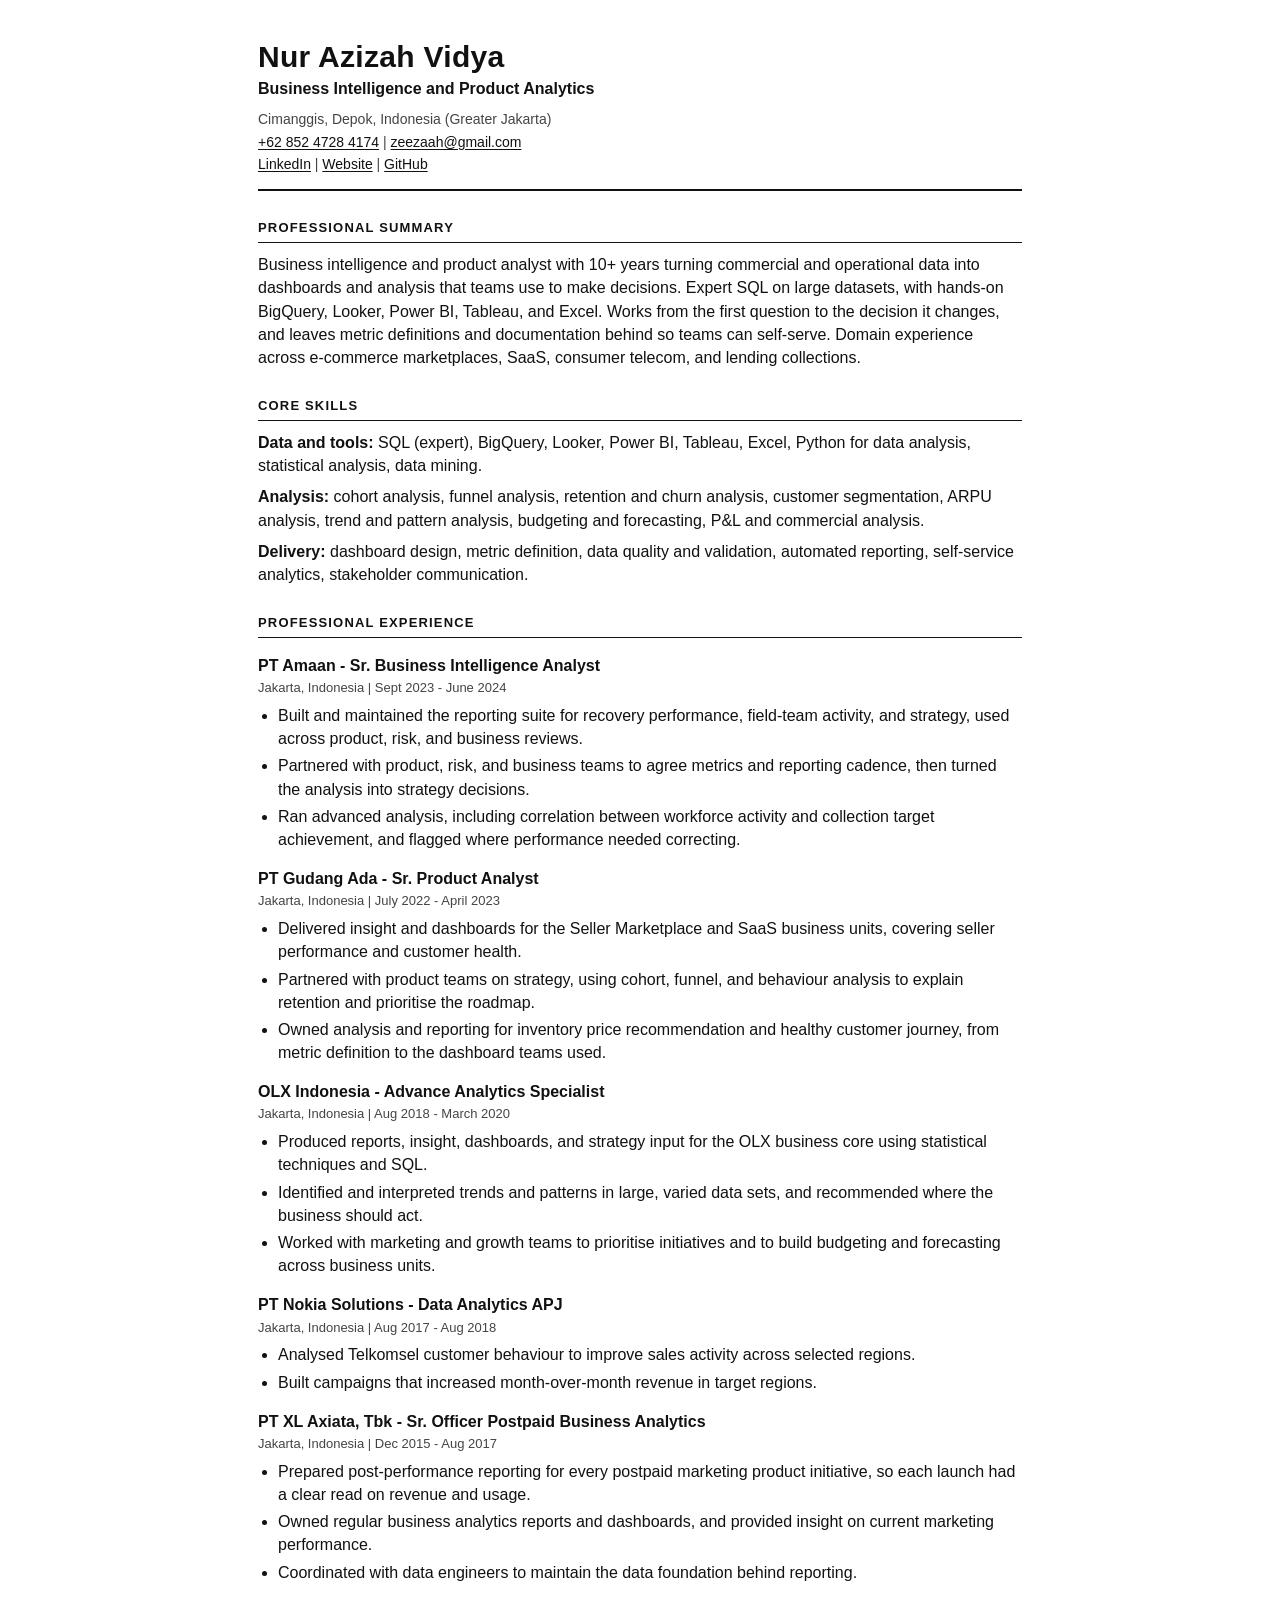
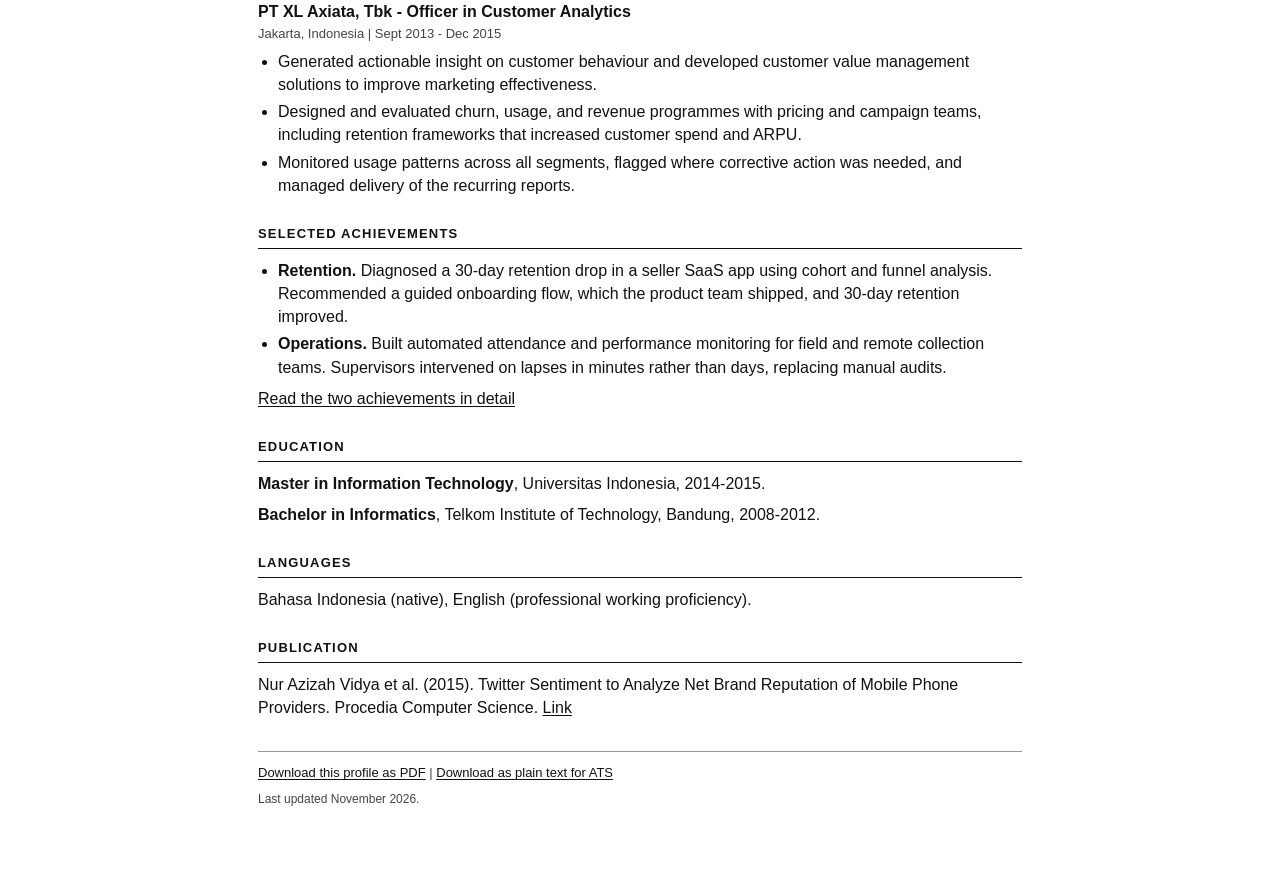
==== index.html @ 0ed2403c "Add ATS profile and two achievements" ====
<!DOCTYPE html>
<html lang="en">
<head>
<meta charset="utf-8">
<meta name="viewport" content="width=device-width, initial-scale=1">
<title>Nur Azizah Vidya - Business Intelligence and Product Analytics</title>
<meta name="description" content="Profile of Nur Azizah Vidya, business intelligence and product analyst with 10+ years in e-commerce, SaaS, telecom, and lending.">
<link rel="stylesheet" href="assets/style.css">
</head>
<body>
<main>

<header>
  <h1>Nur Azizah Vidya</h1>
  <p class="role">Business Intelligence and Product Analytics</p>
  <p class="contact">
    Cimanggis, Depok, Indonesia (Greater Jakarta)<br>
    <a href="tel:+6285247284174">+62 852 4728 4174</a> |
    <a href="mailto:zeezaah@gmail.com">zeezaah@gmail.com</a><br>
    <a href="https://www.linkedin.com/in/nur-azizah-vidya-11b675a6/">LinkedIn</a> |
    <a href="https://zeezaah.wordpress.com">Website</a> |
    <a href="https://github.com/zeezaah-sketch">GitHub</a>
  </p>
</header>

<section>
  <h2>Professional Summary</h2>
  <p>Business intelligence and product analyst with 10+ years turning commercial and operational data into dashboards and analysis that teams use to make decisions. Expert SQL on large datasets, with hands-on BigQuery, Looker, Power BI, Tableau, and Excel. Works from the first question to the decision it changes, and leaves metric definitions and documentation behind so teams can self-serve. Domain experience across e-commerce marketplaces, SaaS, consumer telecom, and lending collections.</p>
</section>

<section>
  <h2>Core Skills</h2>
  <p><strong>Data and tools:</strong> SQL (expert), BigQuery, Looker, Power BI, Tableau, Excel, Python for data analysis, statistical analysis, data mining.</p>
  <p><strong>Analysis:</strong> cohort analysis, funnel analysis, retention and churn analysis, customer segmentation, ARPU analysis, trend and pattern analysis, budgeting and forecasting, P&amp;L and commercial analysis.</p>
  <p><strong>Delivery:</strong> dashboard design, metric definition, data quality and validation, automated reporting, self-service analytics, stakeholder communication.</p>
</section>

<section>
  <h2>Professional Experience</h2>

  <article>
    <h3>PT Amaan - Sr. Business Intelligence Analyst</h3>
    <p class="meta">Jakarta, Indonesia | Sept 2023 - June 2024</p>
    <ul>
      <li>Built and maintained the reporting suite for recovery performance, field-team activity, and strategy, used across product, risk, and business reviews.</li>
      <li>Partnered with product, risk, and business teams to agree metrics and reporting cadence, then turned the analysis into strategy decisions.</li>
      <li>Ran advanced analysis, including correlation between workforce activity and collection target achievement, and flagged where performance needed correcting.</li>
    </ul>
  </article>

  <article>
    <h3>PT Gudang Ada - Sr. Product Analyst</h3>
    <p class="meta">Jakarta, Indonesia | July 2022 - April 2023</p>
    <ul>
      <li>Delivered insight and dashboards for the Seller Marketplace and SaaS business units, covering seller performance and customer health.</li>
      <li>Partnered with product teams on strategy, using cohort, funnel, and behaviour analysis to explain retention and prioritise the roadmap.</li>
      <li>Owned analysis and reporting for inventory price recommendation and healthy customer journey, from metric definition to the dashboard teams used.</li>
    </ul>
  </article>

  <article>
    <h3>OLX Indonesia - Advance Analytics Specialist</h3>
    <p class="meta">Jakarta, Indonesia | Aug 2018 - March 2020</p>
    <ul>
      <li>Produced reports, insight, dashboards, and strategy input for the OLX business core using statistical techniques and SQL.</li>
      <li>Identified and interpreted trends and patterns in large, varied data sets, and recommended where the business should act.</li>
      <li>Worked with marketing and growth teams to prioritise initiatives and to build budgeting and forecasting across business units.</li>
    </ul>
  </article>

  <article>
    <h3>PT Nokia Solutions - Data Analytics APJ</h3>
    <p class="meta">Jakarta, Indonesia | Aug 2017 - Aug 2018</p>
    <ul>
      <li>Analysed Telkomsel customer behaviour to improve sales activity across selected regions.</li>
      <li>Built campaigns that increased month-over-month revenue in target regions.</li>
    </ul>
  </article>

  <article>
    <h3>PT XL Axiata, Tbk - Sr. Officer Postpaid Business Analytics</h3>
    <p class="meta">Jakarta, Indonesia | Dec 2015 - Aug 2017</p>
    <ul>
      <li>Prepared post-performance reporting for every postpaid marketing product initiative, so each launch had a clear read on revenue and usage.</li>
      <li>Owned regular business analytics reports and dashboards, and provided insight on current marketing performance.</li>
      <li>Coordinated with data engineers to maintain the data foundation behind reporting.</li>
    </ul>
  </article>

  <article>
    <h3>PT XL Axiata, Tbk - Officer in Customer Analytics</h3>
    <p class="meta">Jakarta, Indonesia | Sept 2013 - Dec 2015</p>
    <ul>
      <li>Generated actionable insight on customer behaviour and developed customer value management solutions to improve marketing effectiveness.</li>
      <li>Designed and evaluated churn, usage, and revenue programmes with pricing and campaign teams, including retention frameworks that increased customer spend and ARPU.</li>
      <li>Monitored usage patterns across all segments, flagged where corrective action was needed, and managed delivery of the recurring reports.</li>
    </ul>
  </article>
</section>

<section>
  <h2>Selected Achievements</h2>
  <ul>
    <li><strong>Retention.</strong> Diagnosed a 30-day retention drop in a seller SaaS app using cohort and funnel analysis. Recommended a guided onboarding flow, which the product team shipped, and 30-day retention improved.</li>
    <li><strong>Operations.</strong> Built automated attendance and performance monitoring for field and remote collection teams. Supervisors intervened on lapses in minutes rather than days, replacing manual audits.</li>
  </ul>
  <p><a href="achievements.html">Read the two achievements in detail</a></p>
</section>

<section>
  <h2>Education</h2>
  <p><strong>Master in Information Technology</strong>, Universitas Indonesia, 2014-2015.</p>
  <p><strong>Bachelor in Informatics</strong>, Telkom Institute of Technology, Bandung, 2008-2012.</p>
</section>

<section>
  <h2>Languages</h2>
  <p>Bahasa Indonesia (native), English (professional working proficiency).</p>
</section>

<section>
  <h2>Publication</h2>
  <p>Nur Azizah Vidya et al. (2015). Twitter Sentiment to Analyze Net Brand Reputation of Mobile Phone Providers. Procedia Computer Science. <a href="https://www.sciencedirect.com/science/article/pii/S1877050915036200">Link</a></p>
</section>

<footer>
  <p><a href="assets/Nur_Azizah_Vidya_Resume.pdf">Download this profile as PDF</a> |
     <a href="assets/Nur_Azizah_Vidya_Resume.txt">Download as plain text for ATS</a></p>
  <p class="updated">Last updated November 2026.</p>
</footer>

</main>
</body>
</html>
---- assets/style.css ----
/* ATS-friendly profile: single column, standard headings, no tables or icons. */

:root {
  --ink: #111;
  --muted: #444;
  --rule: #111;
}

* { box-sizing: border-box; }

html { font-size: 16px; }

body {
  margin: 0;
  background: #fff;
  color: var(--ink);
  font-family: Arial, Helvetica, "Segoe UI", sans-serif;
  line-height: 1.45;
}

main {
  max-width: 820px;
  margin: 0 auto;
  padding: 40px 28px 56px;
}

header {
  border-bottom: 2px solid var(--rule);
  padding-bottom: 14px;
  margin-bottom: 22px;
}

h1 {
  font-size: 30px;
  line-height: 1.1;
  margin: 0 0 4px;
  letter-spacing: 0.01em;
}

.role {
  font-size: 16px;
  font-weight: bold;
  margin: 0 0 8px;
}

.contact {
  font-size: 14px;
  color: var(--muted);
  margin: 0;
  line-height: 1.6;
}

h2 {
  font-size: 13px;
  text-transform: uppercase;
  letter-spacing: 0.09em;
  border-bottom: 1px solid var(--rule);
  padding-bottom: 4px;
  margin: 28px 0 10px;
}

h3 {
  font-size: 16px;
  margin: 16px 0 2px;
}

.meta {
  font-size: 13px;
  color: var(--muted);
  margin: 0 0 6px;
}

p { margin: 0 0 8px; }

ul {
  margin: 4px 0 8px;
  padding-left: 20px;
}

li { margin-bottom: 4px; }

a {
  color: var(--ink);
  text-decoration: underline;
  text-underline-offset: 2px;
}

a:hover { text-decoration-thickness: 2px; }

footer {
  border-top: 1px solid #999;
  margin-top: 32px;
  padding-top: 12px;
  font-size: 13px;
  color: var(--muted);
}

.updated { font-size: 12px; }

@media (max-width: 600px) {
  main { padding: 28px 18px 40px; }
  h1 { font-size: 25px; }
}

@media print {
  @page { margin: 16mm 15mm; }
  body { font-size: 10.5pt; line-height: 1.35; }
  main { max-width: none; padding: 0; }
  a { color: #000; text-decoration: none; }
  footer { display: none; }
  article { break-inside: avoid; }
  h2 { break-after: avoid; }
}
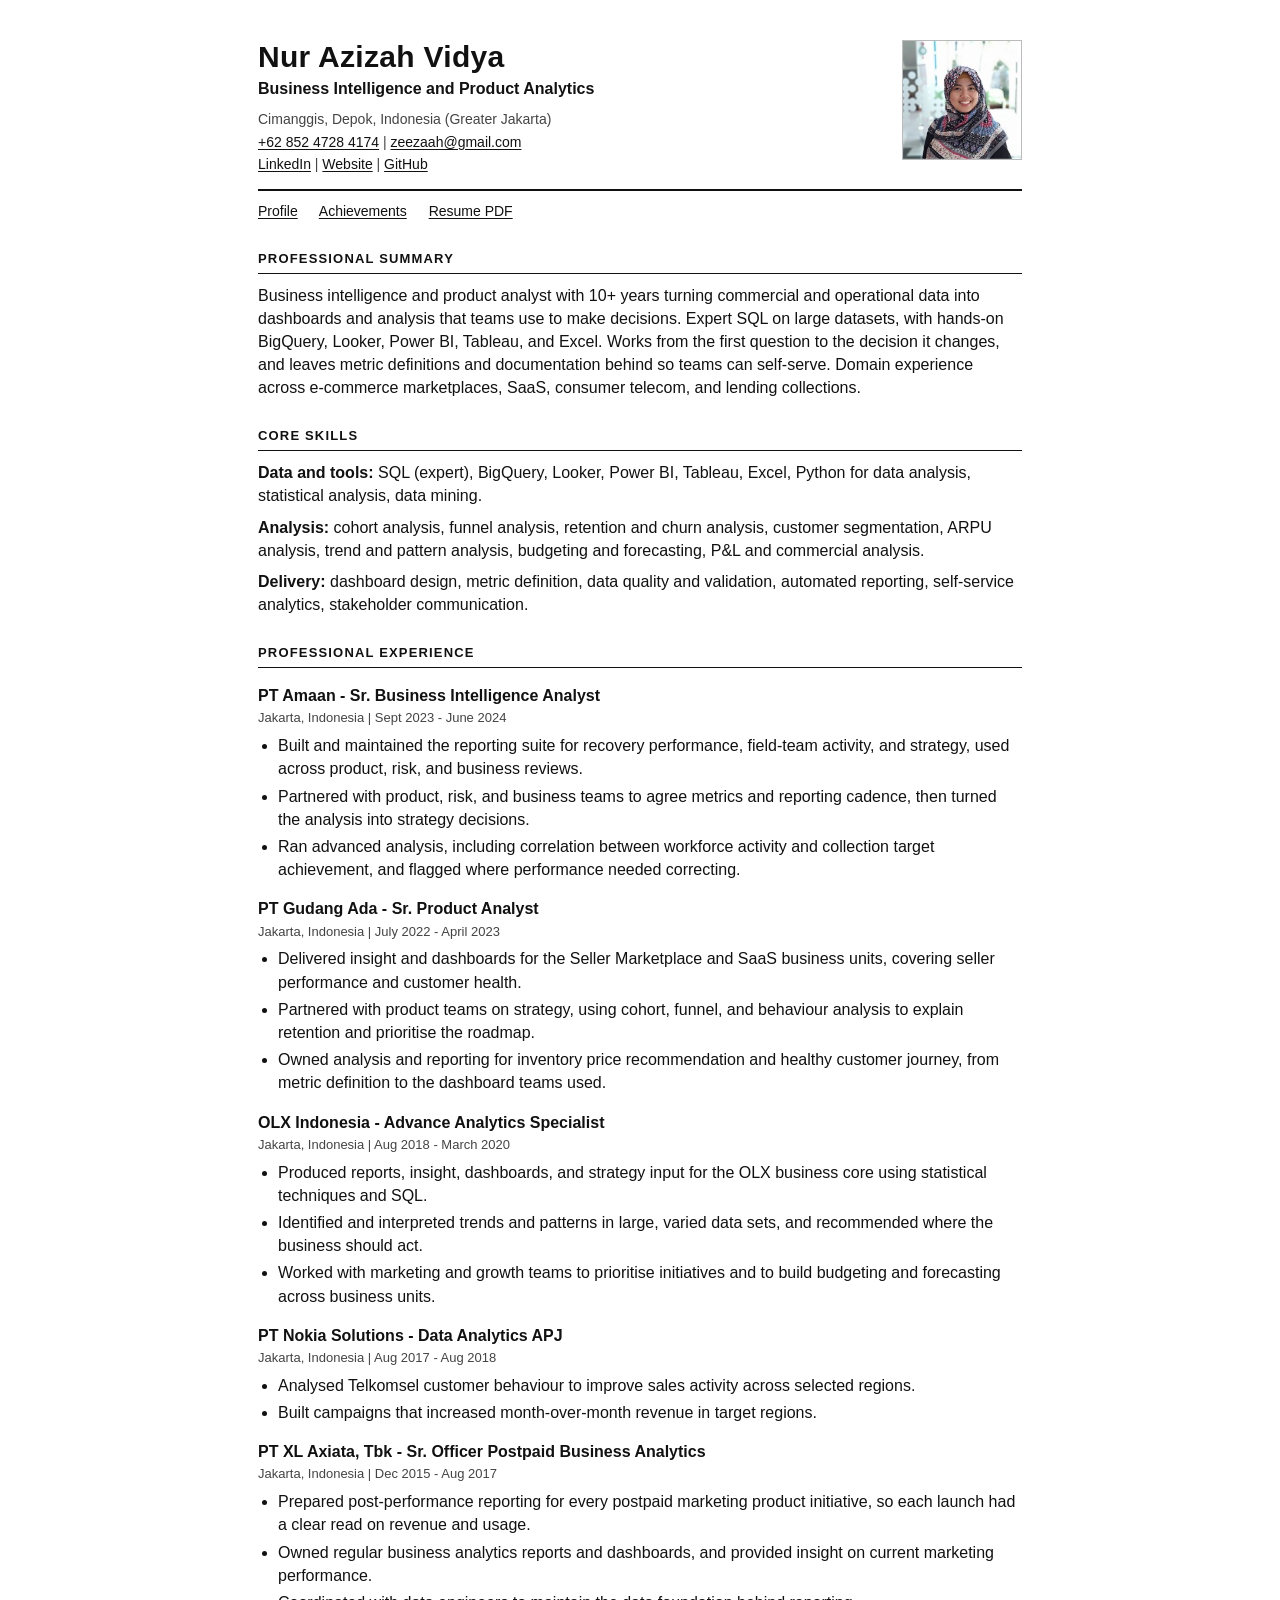
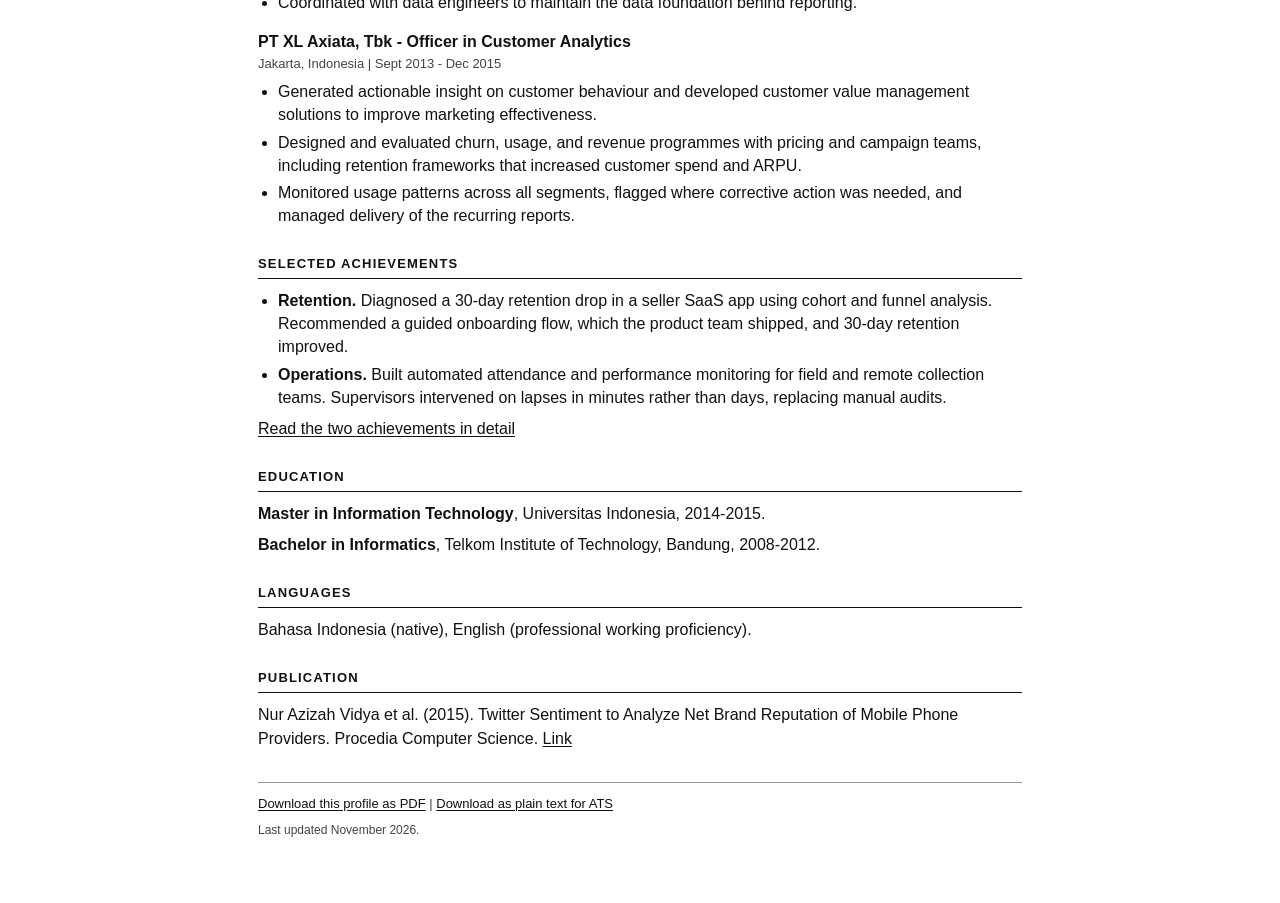
==== commit a768df3e: "Add LinkedIn photo and site navigation" ====
--- a/index.html
+++ b/index.html
@@ -11,17 +11,26 @@
 <main>
 
 <header>
-  <h1>Nur Azizah Vidya</h1>
-  <p class="role">Business Intelligence and Product Analytics</p>
-  <p class="contact">
-    Cimanggis, Depok, Indonesia (Greater Jakarta)<br>
-    <a href="tel:+6285247284174">+62 852 4728 4174</a> |
-    <a href="mailto:zeezaah@gmail.com">zeezaah@gmail.com</a><br>
-    <a href="https://www.linkedin.com/in/nur-azizah-vidya-11b675a6/">LinkedIn</a> |
-    <a href="https://zeezaah.wordpress.com">Website</a> |
-    <a href="https://github.com/zeezaah-sketch">GitHub</a>
-  </p>
+  <div class="identity">
+    <h1>Nur Azizah Vidya</h1>
+    <p class="role">Business Intelligence and Product Analytics</p>
+    <p class="contact">
+      Cimanggis, Depok, Indonesia (Greater Jakarta)<br>
+      <a href="tel:+6285247284174">+62 852 4728 4174</a> |
+      <a href="mailto:zeezaah@gmail.com">zeezaah@gmail.com</a><br>
+      <a href="https://www.linkedin.com/in/nur-azizah-vidya-11b675a6/">LinkedIn</a> |
+      <a href="https://zeezaah.wordpress.com">Website</a> |
+      <a href="https://github.com/zeezaah-sketch">GitHub</a>
+    </p>
+  </div>
+  <img class="avatar" src="assets/photo.jpg" alt="Nur Azizah Vidya" width="120" height="120">
 </header>
+
+<nav class="topnav" aria-label="Site">
+  <a href="index.html">Profile</a>
+  <a href="achievements.html">Achievements</a>
+  <a href="assets/Nur_Azizah_Vidya_Resume.pdf">Resume PDF</a>
+</nav>
 
 <section>
   <h2>Professional Summary</h2>
--- a/assets/style.css
+++ b/assets/style.css
@@ -27,8 +27,29 @@
 header {
   border-bottom: 2px solid var(--rule);
   padding-bottom: 14px;
-  margin-bottom: 22px;
+  margin-bottom: 10px;
+  display: flex;
+  align-items: flex-start;
+  justify-content: space-between;
+  gap: 24px;
 }
+
+.identity { min-width: 0; }
+
+.avatar {
+  width: 120px;
+  height: 120px;
+  object-fit: cover;
+  border: 1px solid #bbb;
+  flex: 0 0 auto;
+}
+
+.topnav {
+  font-size: 14px;
+  margin: 0 0 8px;
+}
+
+.topnav a { margin-right: 18px; }
 
 h1 {
   font-size: 30px;
@@ -100,6 +121,8 @@
 @media (max-width: 600px) {
   main { padding: 28px 18px 40px; }
   h1 { font-size: 25px; }
+  header { gap: 14px; }
+  .avatar { width: 84px; height: 84px; }
 }
 
 @media print {
@@ -107,7 +130,7 @@
   body { font-size: 10.5pt; line-height: 1.35; }
   main { max-width: none; padding: 0; }
   a { color: #000; text-decoration: none; }
-  footer { display: none; }
+  footer, .topnav, .avatar { display: none; }
   article { break-inside: avoid; }
   h2 { break-after: avoid; }
 }
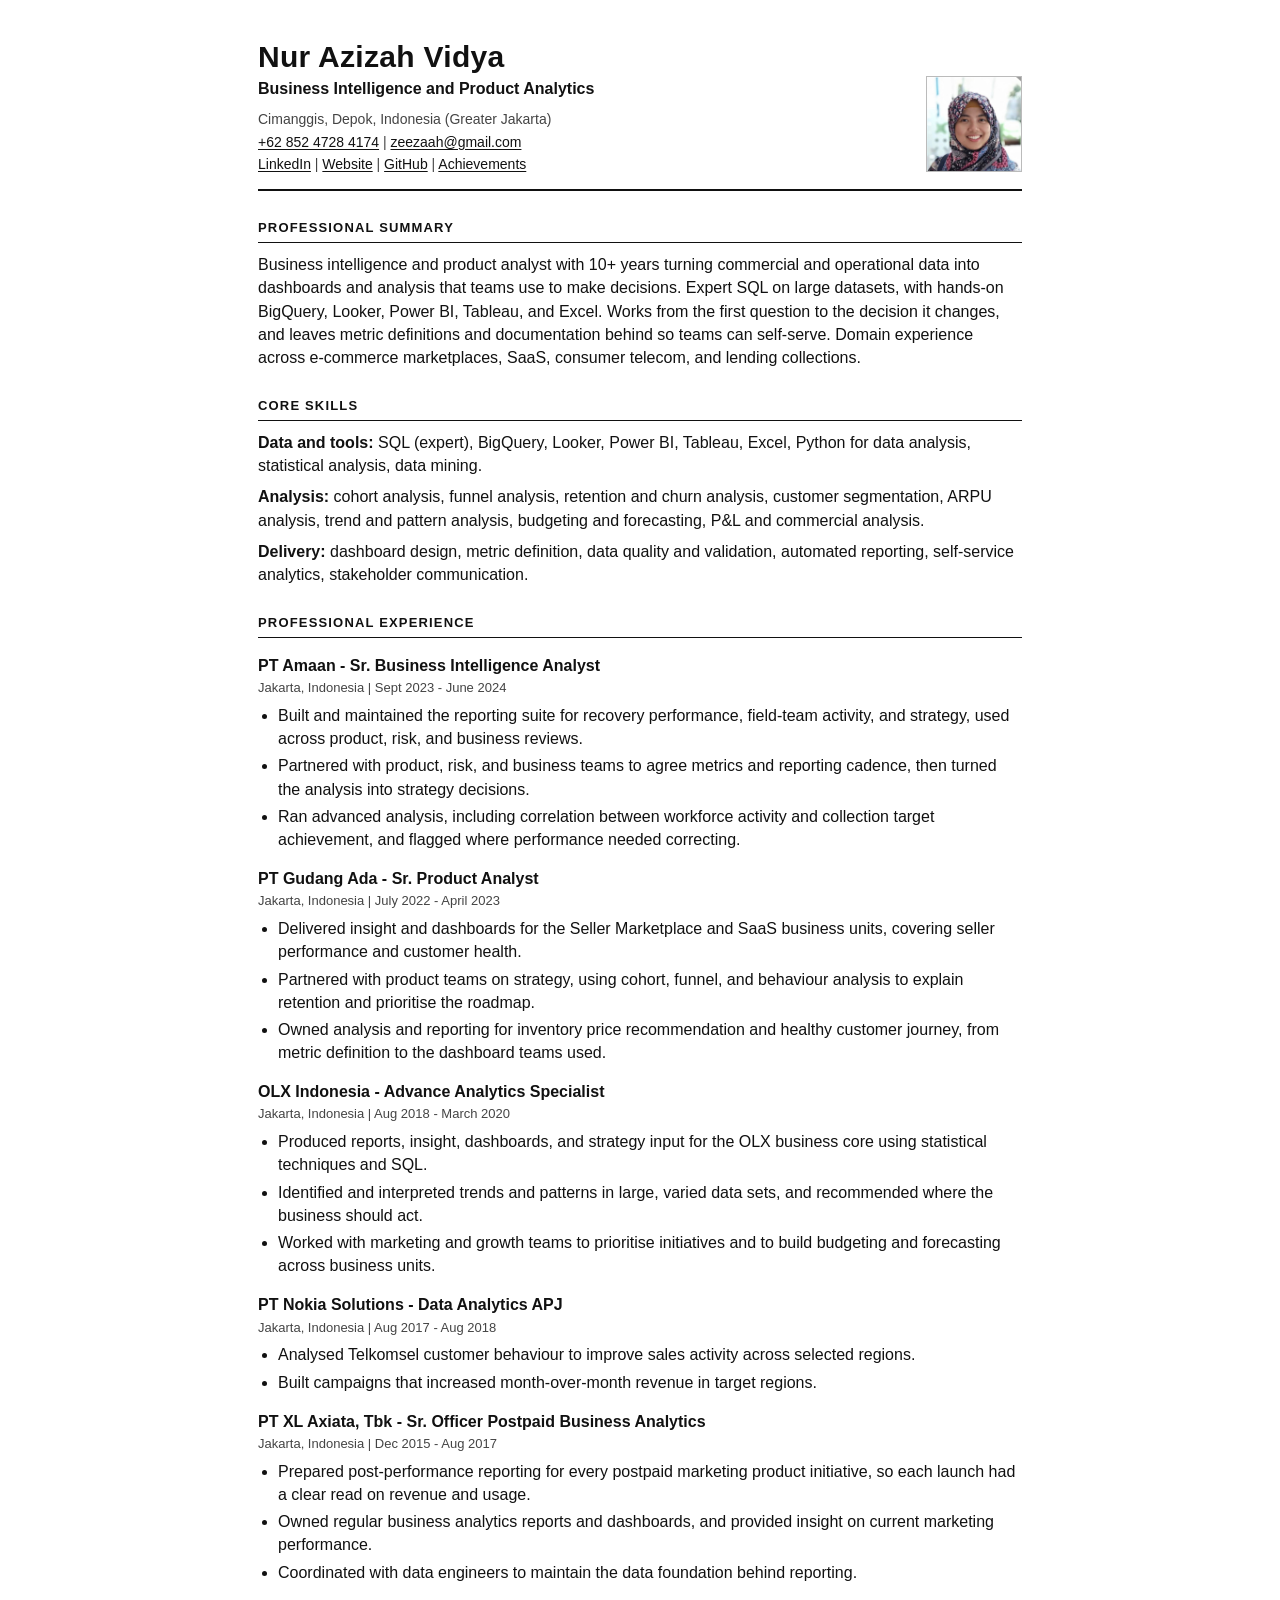
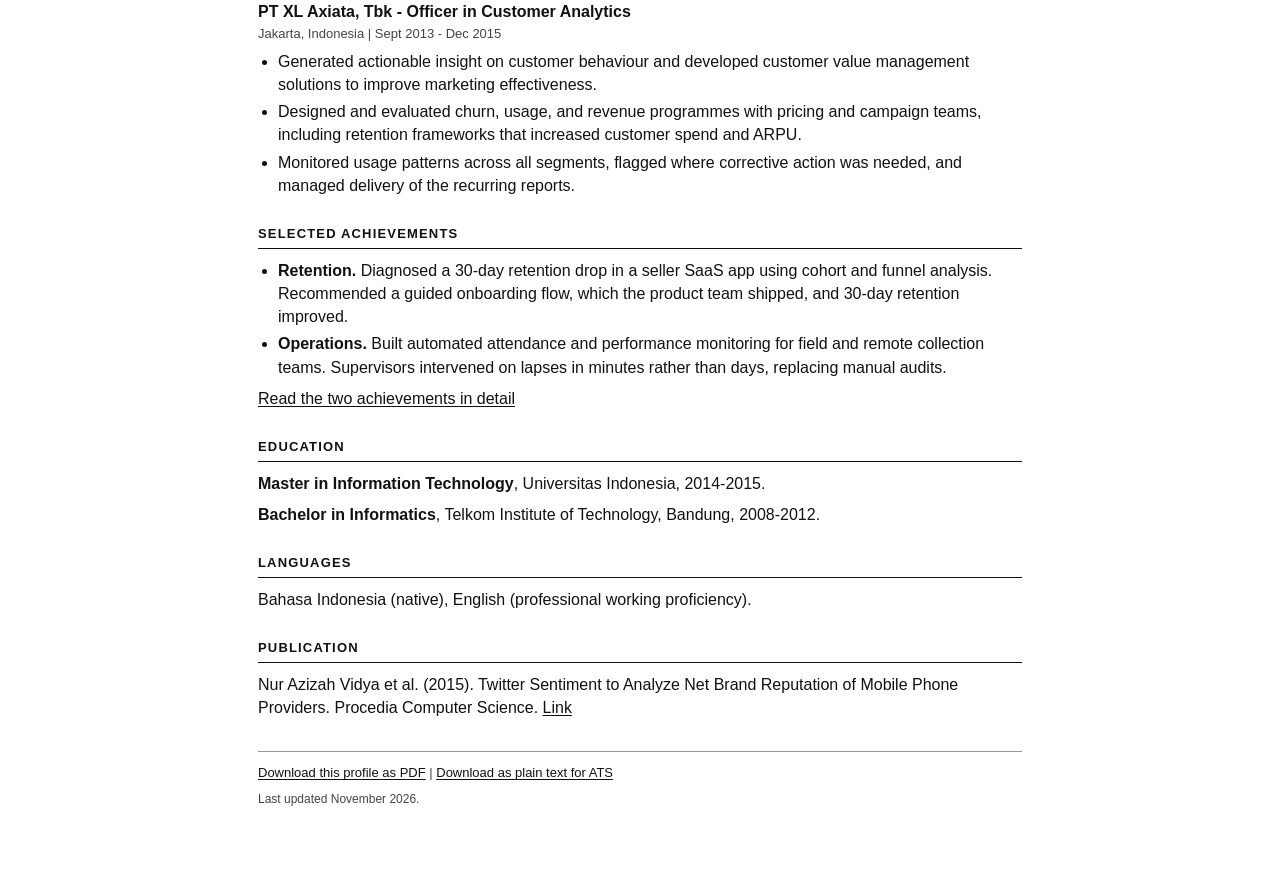
==== commit 498ef187: "Move photo to role line and link achievements beside GitHub" ====
--- a/index.html
+++ b/index.html
@@ -20,17 +20,12 @@
       <a href="mailto:zeezaah@gmail.com">zeezaah@gmail.com</a><br>
       <a href="https://www.linkedin.com/in/nur-azizah-vidya-11b675a6/">LinkedIn</a> |
       <a href="https://zeezaah.wordpress.com">Website</a> |
-      <a href="https://github.com/zeezaah-sketch">GitHub</a>
+      <a href="https://github.com/zeezaah-sketch">GitHub</a> |
+      <a href="achievements.html">Achievements</a>
     </p>
   </div>
   <img class="avatar" src="assets/photo.jpg" alt="Nur Azizah Vidya" width="120" height="120">
 </header>
-
-<nav class="topnav" aria-label="Site">
-  <a href="index.html">Profile</a>
-  <a href="achievements.html">Achievements</a>
-  <a href="assets/Nur_Azizah_Vidya_Resume.pdf">Resume PDF</a>
-</nav>
 
 <section>
   <h2>Professional Summary</h2>
--- a/assets/style.css
+++ b/assets/style.css
@@ -27,7 +27,7 @@
 header {
   border-bottom: 2px solid var(--rule);
   padding-bottom: 14px;
-  margin-bottom: 10px;
+  margin-bottom: 22px;
   display: flex;
   align-items: flex-start;
   justify-content: space-between;
@@ -37,19 +37,14 @@
 .identity { min-width: 0; }
 
 .avatar {
-  width: 120px;
-  height: 120px;
+  width: 96px;
+  height: 96px;
+  margin-top: 36px;
   object-fit: cover;
   border: 1px solid #bbb;
   flex: 0 0 auto;
 }
 
-.topnav {
-  font-size: 14px;
-  margin: 0 0 8px;
-}
-
-.topnav a { margin-right: 18px; }
 
 h1 {
   font-size: 30px;
@@ -122,7 +117,7 @@
   main { padding: 28px 18px 40px; }
   h1 { font-size: 25px; }
   header { gap: 14px; }
-  .avatar { width: 84px; height: 84px; }
+  .avatar { width: 80px; height: 80px; margin-top: 30px; }
 }
 
 @media print {
@@ -130,7 +125,7 @@
   body { font-size: 10.5pt; line-height: 1.35; }
   main { max-width: none; padding: 0; }
   a { color: #000; text-decoration: none; }
-  footer, .topnav, .avatar { display: none; }
+  footer, .avatar { display: none; }
   article { break-inside: avoid; }
   h2 { break-after: avoid; }
 }
